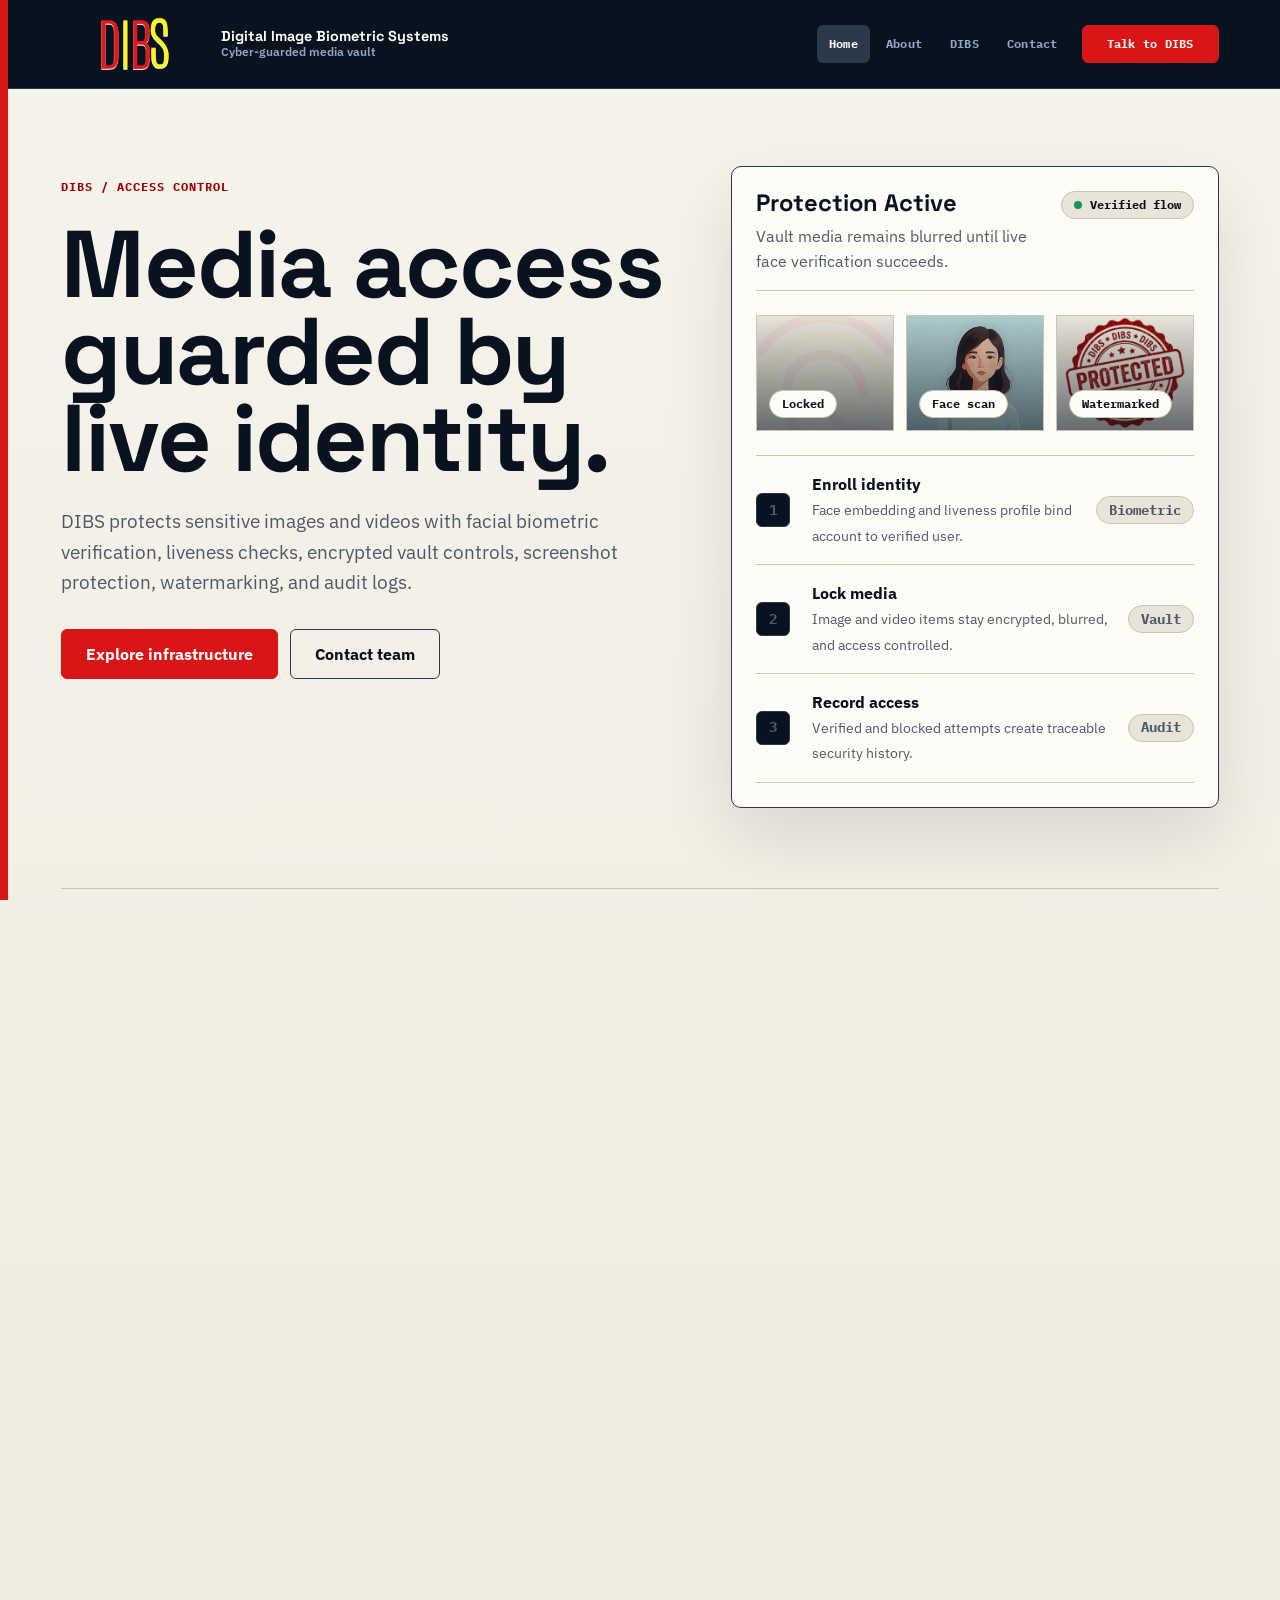
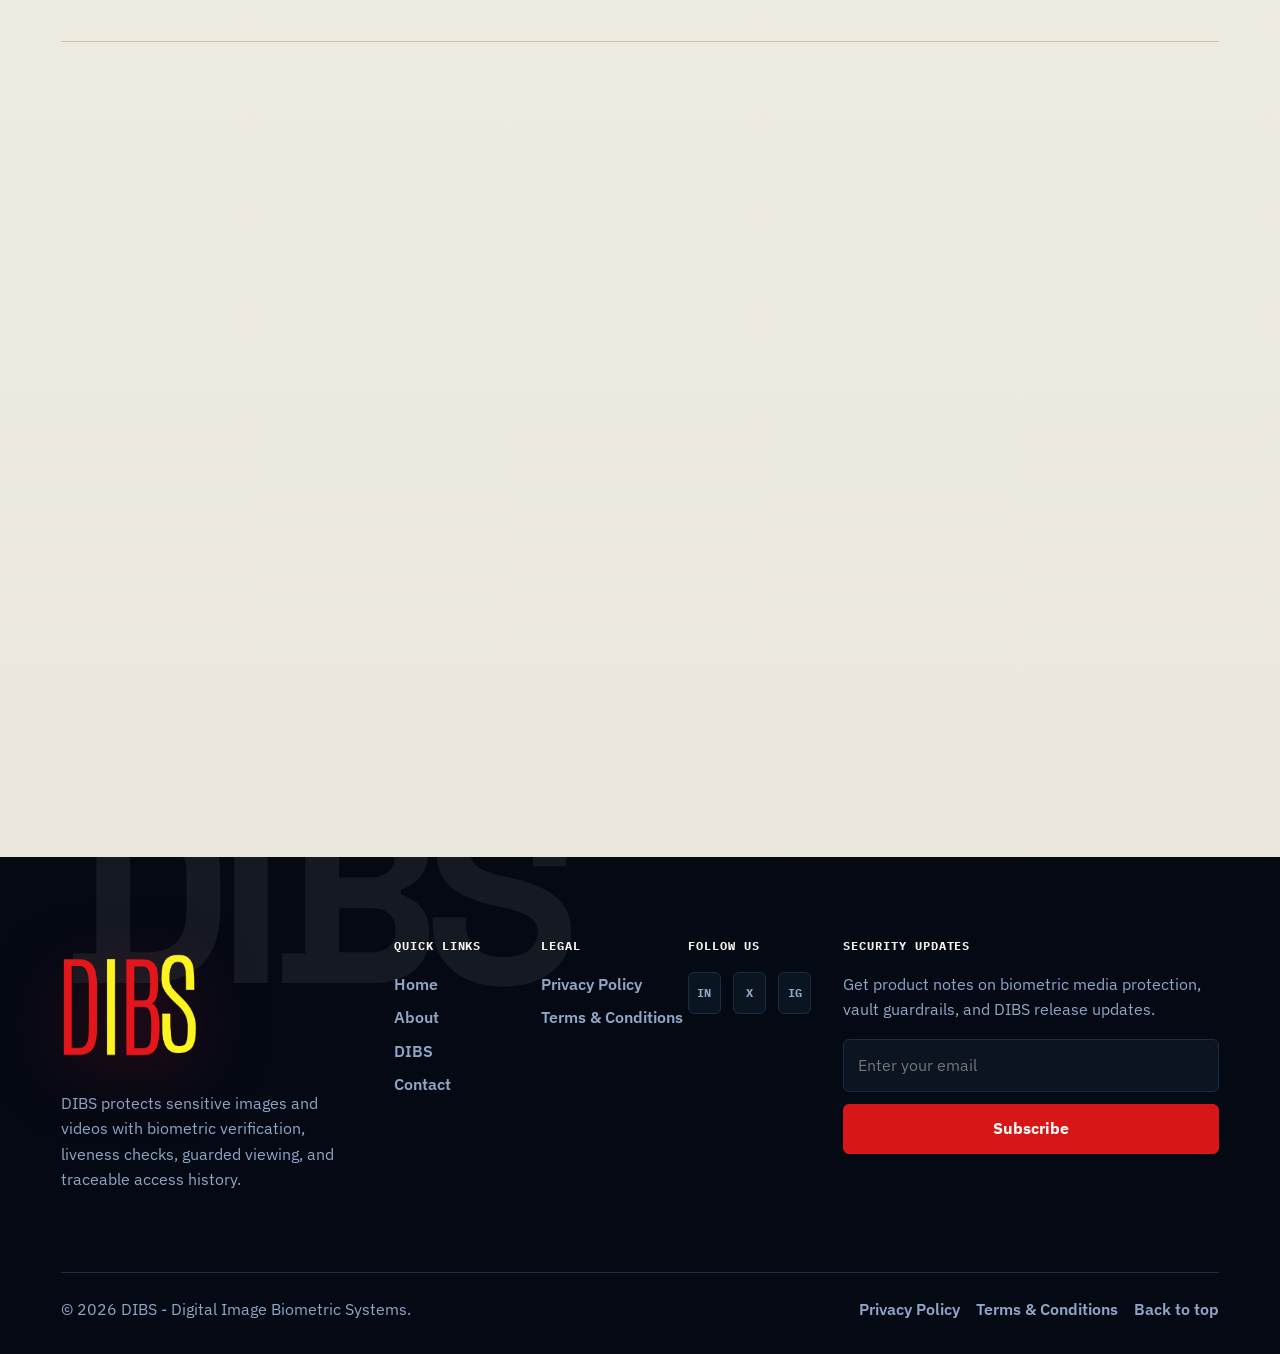
==== index.html @ 32b3b54f "Initial DIBS informative website" ====
<!doctype html>
<html lang="en">
<head>
  <meta charset="utf-8">
  <meta name="viewport" content="width=device-width, initial-scale=1">
  <title>DIBS | Digital Image Biometric Systems</title>
  <meta name="description" content="DIBS is a biometric-secured media protection app for cyber-guarded image and video access.">
  <link rel="icon" href="assets/dibs_logo.png">
  <link rel="stylesheet" href="styles.css?v=14">
</head>
<body id="top">
  <header class="site-header"><div class="nav-shell"><a class="brand" href="index.html" aria-label="DIBS home"><img src="assets/dibs_logo.png" alt="DIBS"><span class="brand-copy"><strong>Digital Image Biometric Systems</strong><small>Cyber-guarded media vault</small></span></a><button class="nav-toggle" type="button" aria-label="Open navigation" aria-expanded="false" data-nav-toggle><span></span></button><nav class="nav-links" aria-label="Primary" data-nav-links><a class="is-active" href="index.html">Home</a><a href="about.html">About</a><a href="dibs.html">DIBS</a><a href="contact.html">Contact</a><a class="nav-cta" href="contact.html">Talk to DIBS</a></nav></div></header>
  <main>
    <section class="hero">
      <div class="hero-copy reveal">
        <h1>Media access guarded by live identity.</h1>
        <p>DIBS protects sensitive images and videos with facial biometric verification, liveness checks, encrypted vault controls, screenshot protection, watermarking, and audit logs.</p>
        <div class="hero-actions">
          <a class="button" href="dibs.html"><span>Explore infrastructure</span></a>
          <a class="button secondary" href="contact.html"><span>Contact team</span></a>
        </div>
      </div>
      <section class="security-panel reveal" aria-labelledby="panel-title">
        <div class="panel-top">
          <div>
            <h2 class="panel-title" id="panel-title">Protection Active</h2>
            <p class="panel-subtitle">Vault media remains blurred until live face verification succeeds.</p>
          </div>
          <span class="status-pill"><span class="status-dot"></span>Verified flow</span>
        </div>
        <div class="vault-preview">
          <div class="vault-tile tile-media tile-splash"><span class="lock-badge">Locked</span></div>
          <div class="vault-tile tile-media tile-face"><span class="lock-badge">Face scan</span></div>
          <div class="vault-tile tile-media tile-watermark"><span class="lock-badge">Watermarked</span></div>
        </div>
        <ol class="pipeline">
          <li class="pipeline-row"><span class="pipeline-icon" aria-hidden="true">1</span><div><strong>Enroll identity</strong><span>Face embedding and liveness profile bind account to verified user.</span></div><span class="badge">Biometric</span></li>
          <li class="pipeline-row"><span class="pipeline-icon" aria-hidden="true">2</span><div><strong>Lock media</strong><span>Image and video items stay encrypted, blurred, and access controlled.</span></div><span class="badge">Vault</span></li>
          <li class="pipeline-row"><span class="pipeline-icon" aria-hidden="true">3</span><div><strong>Record access</strong><span>Verified and blocked attempts create traceable security history.</span></div><span class="badge">Audit</span></li>
        </ol>
      </section>
    </section>

    <section class="section">
      <div class="section-head reveal">
        <h2>Infrastructure built around biometric authorization.</h2>
        <p class="section-lead">DIBS shifts media protection from password-only access toward verified presence, device accountability, and protected viewing.</p>
      </div>
      <div class="infrastructure-map reveal">
        <div class="map-core"><div><strong>DIBS</strong><span>Digital Image Biometric Systems</span></div></div>
        <ul class="map-list">
          <li class="pipeline-row"><span class="pipeline-icon" aria-hidden="true">A</span><div><strong>Secure authentication</strong><span>Registration, login, identity binding, and enrolled biometric profile.</span></div><span class="badge">Account</span></li>
          <li class="pipeline-row"><span class="pipeline-icon" aria-hidden="true">B</span><div><strong>Protected media vault</strong><span>Encrypted files, blurred previews, and verification-gated viewing.</span></div><span class="badge">Storage</span></li>
          <li class="pipeline-row"><span class="pipeline-icon" aria-hidden="true">C</span><div><strong>Viewer guardrails</strong><span>No export controls, screenshot resistance on mobile, and visible watermarking.</span></div><span class="badge">Viewer</span></li>
          <li class="pipeline-row"><span class="pipeline-icon" aria-hidden="true">D</span><div><strong>Audit layer</strong><span>Access attempts, device context, timestamps, and status history.</span></div><span class="badge">Logs</span></li>
        </ul>
      </div>
    </section>

    <section class="section">
      <div class="section-head reveal">
        <h2>Working capabilities for cyber-guarded media.</h2>
        <p class="section-lead">Core features are designed to reduce unauthorized viewing, misuse, manipulation, and untraceable sharing of sensitive content.</p>
      </div>
      <div class="grid-3">
        <article class="feature-card reveal"><h3>Face verification</h3><p>Media only becomes visible after facial biometric verification confirms the authorized user.</p></article>
        <article class="feature-card reveal"><h3>Liveness detection</h3><p>Verification requires live presence signals to make photo or replay spoofing harder.</p></article>
        <article class="feature-card reveal"><h3>Blurred vault</h3><p>Thumbnails remain visually protected until access is granted.</p></article>
        <article class="feature-card reveal"><h3>Protected viewer</h3><p>Sensitive media is viewed inside a guarded app surface with screenshot prevention on supported mobile devices.</p></article>
        <article class="feature-card reveal"><h3>Watermark overlay</h3><p>Viewed content carries a visible DIBS protection marker for deterrence and accountability.</p></article>
        <article class="feature-card reveal"><h3>Access logs</h3><p>Verified and blocked attempts are recorded to support traceability.</p></article>
      </div>
    </section>
  </main>
  <footer class="site-footer">
  <h2 class="sr-only">Footer</h2>
  <div class="footer-watermark" aria-hidden="true">DIBS</div>
  <div class="footer-shell">
    <div class="footer-brand-block">
      <a class="footer-brand" href="index.html" aria-label="DIBS home"><img src="assets/dibs_logo.png" alt="DIBS"></a>
      <p>DIBS protects sensitive images and videos with biometric verification, liveness checks, guarded viewing, and traceable access history.</p>
    </div>
    <div class="footer-nav-block">
      <div>
        <h3>Quick links</h3>
        <nav class="footer-links" aria-label="Footer quick links">
          <a href="index.html">Home</a>
          <a href="about.html">About</a>
          <a href="dibs.html">DIBS</a>
          <a href="contact.html">Contact</a>
        </nav>
      </div>
      <div>
        <h3>Legal</h3>
        <nav class="footer-links" aria-label="Footer legal links">
          <a href="privacy-policy.html">Privacy Policy</a>
          <a href="terms-and-conditions.html">Terms & Conditions</a>
        </nav>
      </div>
      <div>
        <h3>Follow us</h3>
        <nav class="footer-social" aria-label="Social links">
          <a href="contact.html" aria-label="LinkedIn">in</a>
          <a href="contact.html" aria-label="X">x</a>
          <a href="contact.html" aria-label="Instagram">ig</a>
        </nav></div>
    </div>
    <div class="footer-newsletter">
      <h3>Security updates</h3>
      <p>Get product notes on biometric media protection, vault guardrails, and DIBS release updates.</p>
      <form class="footer-form" data-footer-form>
        <label class="sr-only" for="footer-email">Email address</label>
        <input id="footer-email" name="email" type="email" placeholder="Enter your email" required>
        <button type="submit">Subscribe</button>
        <span class="footer-form-status" data-footer-status></span>
      </form>
    </div>
    <div class="footer-bottom">
      <p>© 2026 DIBS - Digital Image Biometric Systems.</p>
      <div class="footer-bottom-links">
        <a href="privacy-policy.html">Privacy Policy</a>
        <a href="terms-and-conditions.html">Terms & Conditions</a>
        <a href="#top">Back to top</a>
      </div>
    </div>
  </div>
</footer>
  <script src="script.js?v=11"></script>
</body>
</html>
---- styles.css ----
/* Hallmark · pre-emit critique: P5 H5 E4 S5 R5 V4
 * macrostructure: Security Dossier · tone: operational, human-edited · anchor hue: DIBS red
 * nav: N2 dark utility band · footer: Ft6 dossier block · contrast: pass (40-41) · mobile: pass (34, 49, 50-57)
 */
@import url('https://fonts.googleapis.com/css2?family=IBM+Plex+Mono:wght@500;600;700&family=IBM+Plex+Sans:wght@400;500;600;700&family=Space+Grotesk:wght@500;600;700&display=swap');
@import url('tokens.css');

* { box-sizing: border-box; }

html {
  scroll-behavior: smooth;
  scroll-padding-top: 96px;
  overflow-x: clip;
}

body {
  margin: 0;
  min-height: 100%;
  overflow-x: clip;
  background: linear-gradient(180deg, var(--color-background), var(--color-surface-muted));
  color: var(--color-ink);
  font-family: var(--font-body);
  line-height: 1.58;
  text-rendering: optimizeLegibility;
}

body::before {
  content: '';
  position: fixed;
  inset: 0 auto 0 0;
  width: 8px;
  background: var(--color-primary);
  pointer-events: none;
  z-index: 60;
}

a { color: inherit; text-decoration: none; }
img { max-width: 100%; display: block; }
button, input, textarea { font: inherit; }

.site-header {
  position: sticky;
  top: 0;
  z-index: 30;
  background: var(--color-ink);
  color: var(--color-surface);
  border-bottom: 1px solid var(--color-border-strong);
}

.nav-shell {
  width: min(var(--page-max), calc(100% - (var(--page-gutter) * 2)));
  min-height: 88px;
  margin-left: var(--page-gutter);
  margin-right: auto;
  display: flex;
  align-items: center;
  justify-content: space-between;
  gap: var(--space-lg);
}

.brand {
  position: relative;
  z-index: 2;
  display: inline-flex;
  align-items: center;
  flex-shrink: 0;
  gap: var(--space-sm);
  min-width: 0;
}

.brand img {
  width: 148px;
  height: 70px;
  object-fit: contain;
  background: transparent;
  border: 0;
  border-radius: 0;
  padding: 0;
  box-shadow: none;
  filter: drop-shadow(0 1px 0 var(--color-surface));
  opacity: 1;
  visibility: visible;
}

.brand-copy {
  display: grid;
  gap: 2px;
  line-height: 1.05;
}

.brand-copy strong {
  font-family: var(--font-display);
  font-size: var(--text-sm);
  font-weight: 700;
  letter-spacing: 0;
  color: var(--color-surface);
  white-space: nowrap;
}

.brand-copy small {
  color: var(--color-footer-muted);
  font-size: var(--text-xs);
  font-weight: 600;
  white-space: nowrap;
}

.nav-toggle {
  display: none;
  width: 44px;
  height: 44px;
  border: 1px solid var(--color-border);
  border-radius: var(--radius-sm);
  background: var(--color-surface);
  color: var(--color-ink);
  cursor: pointer;
}

.nav-toggle span,
.nav-toggle::before,
.nav-toggle::after {
  content: '';
  display: block;
  width: 18px;
  height: 2px;
  margin: 4px auto;
  background: currentColor;
  transition: transform var(--dur-fast) var(--ease-out), opacity var(--dur-fast) var(--ease-out);
}

.nav-links {
  display: flex;
  align-items: center;
  justify-content: flex-end;
  gap: 4px;
}

.nav-links a {
  min-height: 38px;
  display: inline-flex;
  align-items: center;
  justify-content: center;
  padding: 0 var(--space-sm);
  color: var(--color-footer-muted);
  border-radius: var(--radius-sm);
  font-family: var(--font-code);
  font-size: var(--text-xs);
  font-weight: 700;
  letter-spacing: 0.02em;
  line-height: 1;
  white-space: nowrap;
  transition: color var(--dur-fast) var(--ease-out), background-color var(--dur-fast) var(--ease-out), transform var(--dur-fast) var(--ease-out);
}

.nav-links a:hover,
.nav-links a.is-active {
  color: var(--color-surface);
  background: var(--color-border-strong);
}

.nav-links .nav-cta,
.button,
.footer-form button {
  border: 1px solid var(--color-primary);
  background: var(--color-primary);
  color: var(--color-surface);
  box-shadow: none;
}

.nav-links .nav-cta { margin-left: var(--space-xs); padding-inline: var(--space-lg); }

body.is-scrolled .site-header {
  position: fixed;
  inset: 0 0 auto;
  height: 0;
  border: 0;
  background: transparent;
  pointer-events: none;
}

body.is-scrolled .nav-shell {
  width: auto;
  min-height: 0;
  margin: 0;
  position: fixed;
  top: 14px;
  right: var(--page-gutter);
  pointer-events: none;
}

body.is-scrolled .brand,
body.is-scrolled .brand-copy { display: none; }
body.is-scrolled .nav-toggle { display: block; pointer-events: auto; box-shadow: var(--shadow-tight); }
body.is-scrolled .nav-links { display: none; }

body.menu-open { overflow: hidden; }
body.menu-open .site-header { position: fixed; inset: 0; height: 0; z-index: 80; border: 0; background: transparent; pointer-events: none; }
body.menu-open .nav-shell { position: fixed; inset: 0; width: auto; min-height: 0; margin: 0; pointer-events: none; }
body.menu-open .brand { display: none; }
body.menu-open .nav-toggle {
  position: fixed;
  top: clamp(18px, 4vw, 34px);
  right: clamp(18px, 4vw, 42px);
  z-index: 95;
  display: block;
  width: 48px;
  height: 48px;
  background: var(--color-ink);
  border-color: var(--color-ink);
  color: var(--color-surface);
  box-shadow: var(--shadow-panel);
  pointer-events: auto;
}
body.menu-open .nav-toggle span { opacity: 0; }
body.menu-open .nav-toggle::before { transform: translateY(6px) rotate(45deg); }
body.menu-open .nav-toggle::after { transform: translateY(-6px) rotate(-45deg); }
body.menu-open .nav-links {
  position: fixed;
  inset: 0;
  z-index: 90;
  display: grid;
  align-content: center;
  justify-content: start;
  justify-items: start;
  gap: clamp(12px, 2vw, 22px);
  padding: clamp(112px, 15vh, 150px) clamp(24px, 9vw, 150px) clamp(48px, 8vh, 88px);
  background: var(--color-background);
  opacity: 0;
  transform: translateY(-8px);
  animation: menuReveal 260ms var(--ease-out) forwards;
  pointer-events: auto;
}
body.menu-open .nav-links::before {
  content: '';
  position: fixed;
  top: clamp(18px, 4vw, 34px);
  left: clamp(20px, 5vw, 56px);
  width: clamp(82px, 12vw, 132px);
  aspect-ratio: 1.8 / 1;
  background: url('assets/dibs_logo.png') center / contain no-repeat;
  pointer-events: none;
}
body.menu-open .nav-links a {
  width: min(100%, 660px);
  min-height: auto;
  padding: 0;
  justify-content: flex-start;
  border-radius: 0;
  background: transparent;
  color: var(--color-ink);
  font-family: var(--font-display);
  font-size: clamp(2.2rem, 7vw, 5.8rem);
  font-weight: 700;
  line-height: 0.98;
  letter-spacing: 0;
  transform: translateX(-14px);
  opacity: 0;
  animation: menuItemIn 340ms var(--ease-out) forwards;
}
body.menu-open .nav-links a:nth-child(1) { animation-delay: 70ms; }
body.menu-open .nav-links a:nth-child(2) { animation-delay: 110ms; }
body.menu-open .nav-links a:nth-child(3) { animation-delay: 150ms; }
body.menu-open .nav-links a:nth-child(4) { animation-delay: 190ms; }
body.menu-open .nav-links a:nth-child(5) { animation-delay: 230ms; }
body.menu-open .nav-links a:hover,
body.menu-open .nav-links a.is-active { color: var(--color-primary); }
body.menu-open .nav-links .nav-cta {
  width: auto;
  min-height: 52px;
  margin: var(--space-md) 0 0;
  padding: 0 var(--space-xl);
  border-radius: var(--radius-sm);
  background: var(--color-ink);
  color: var(--color-surface);
  font-family: var(--font-body);
  font-size: var(--text-sm);
}

@keyframes menuReveal { to { opacity: 1; transform: translateY(0); } }
@keyframes menuItemIn { to { opacity: 1; transform: translateX(0); } }

main { min-height: calc(100vh - 78px); }

.section,
.hero,
.legal-page,
.contact-page,
.page-heading {
  width: min(var(--page-max), calc(100% - (var(--page-gutter) * 2)));
  margin-left: var(--page-gutter);
  margin-right: auto;
}

.hero {
  padding: clamp(var(--space-2xl), 6vw, var(--space-3xl)) 0 var(--space-3xl);
  display: grid;
  grid-template-columns: minmax(0, 0.92fr) minmax(360px, 0.74fr);
  gap: clamp(var(--space-xl), 5vw, var(--space-3xl));
  align-items: start;
  border-bottom: 1px solid var(--color-border);
}

.hero-copy {
  max-width: 830px;
  padding-top: var(--space-sm);
}

.hero-copy::before,
.page-heading::before,
.section-head::before {
  content: 'DIBS / access control';
  display: block;
  width: fit-content;
  margin-bottom: var(--space-lg);
  color: var(--color-primary-dark);
  font-family: var(--font-code);
  font-size: var(--text-xs);
  font-weight: 700;
  letter-spacing: 0.08em;
  text-transform: uppercase;
}

.hero-copy h1,
.page-heading h1 {
  margin: 0;
  max-width: 12ch;
  color: var(--color-ink);
  font-family: var(--font-display);
  font-size: clamp(3rem, 7.4vw, 7rem);
  font-weight: 700;
  line-height: 0.92;
  letter-spacing: -0.02em;
  overflow-wrap: anywhere;
  min-width: 0;
}

.hero-copy p,
.page-heading p,
.section-lead {
  max-width: 66ch;
  margin: var(--space-lg) 0 0;
  color: var(--color-muted);
  font-size: var(--text-lg);
}

.hero-actions {
  margin-top: var(--space-xl);
  display: flex;
  flex-wrap: wrap;
  align-items: center;
  gap: var(--space-sm);
}

.button {
  min-height: 50px;
  display: inline-flex;
  align-items: center;
  justify-content: center;
  gap: var(--space-xs);
  padding: 0 var(--space-lg);
  border-radius: var(--radius-sm);
  font-weight: 700;
  line-height: 1;
  white-space: nowrap;
  cursor: pointer;
  transition: background-color var(--dur-fast) var(--ease-out), color var(--dur-fast) var(--ease-out), transform var(--dur-fast) var(--ease-out);
}

.button.secondary {
  background: transparent;
  color: var(--color-ink);
  border-color: var(--color-border-strong);
}

.button:hover,
.footer-form button:hover,
.nav-links .nav-cta:hover { background: var(--color-primary-dark); color: var(--color-surface); }
.button:active,
.nav-links a:active,
.footer-form button:active { transform: translateY(1px); }
.button[disabled],
.footer-form button[disabled] { opacity: 0.55; cursor: not-allowed; }

.security-panel,
.contact-form,
.legal-content {
  border: 1px solid var(--color-border-strong);
  border-radius: var(--radius-md);
  background: var(--color-surface);
  box-shadow: var(--shadow-panel);
}

.security-panel { padding: var(--space-lg); }
.panel-top {
  display: grid;
  grid-template-columns: minmax(0, 1fr) auto;
  gap: var(--space-md);
  align-items: start;
  padding-bottom: var(--space-md);
  border-bottom: 1px solid var(--color-border);
}
.panel-title { margin: 0; font-family: var(--font-display); font-size: var(--text-xl); line-height: 1.05; }
.panel-subtitle { margin: var(--space-xs) 0 0; color: var(--color-muted); }
.status-pill,
.badge,
.lock-badge {
  display: inline-flex;
  align-items: center;
  width: fit-content;
  min-height: 28px;
  padding: 0 var(--space-sm);
  border: 1px solid var(--color-border);
  border-radius: var(--radius-round);
  background: var(--color-surface-muted);
  color: var(--color-ink);
  font-family: var(--font-code);
  font-size: var(--text-xs);
  font-weight: 700;
  line-height: 1;
  white-space: nowrap;
}
.status-dot { width: 8px; height: 8px; margin-right: 8px; border-radius: var(--radius-round); background: var(--color-success); }

.vault-preview {
  display: grid;
  grid-template-columns: repeat(3, minmax(0, 1fr));
  gap: var(--space-sm);
  margin-top: var(--space-lg);
}
.vault-tile {
  min-height: 116px;
  position: relative;
  display: flex;
  align-items: flex-end;
  padding: var(--space-sm);
  border: 1px solid var(--color-border);
  background-color: var(--color-surface-muted);
  background-size: cover;
  background-position: center;
  overflow: clip;
}
.tile-splash { background-image: url('assets/splash_overlay.png'); }
.tile-face { background-image: url('assets/face.png'); }
.tile-watermark { background-image: url('assets/watermark.png'); }
.vault-tile::after {
  content: '';
  position: absolute;
  inset: 0;
  background: linear-gradient(180deg, transparent, color-mix(in oklch, var(--color-ink) 58%, transparent));
}
.lock-badge { position: relative; z-index: 1; background: var(--color-surface); }

.pipeline,
.map-list {
  display: grid;
  gap: 0;
  margin: var(--space-lg) 0 0;
  padding: 0;
  list-style: none;
  border-top: 1px solid var(--color-border);
}
.pipeline-row {
  display: grid;
  grid-template-columns: 44px minmax(0, 1fr) auto;
  gap: var(--space-sm);
  align-items: center;
  padding: var(--space-md) 0;
  border-bottom: 1px solid var(--color-border);
}
.pipeline-icon {
  width: 34px;
  height: 34px;
  display: grid;
  place-items: center;
  border: 1px solid var(--color-border-strong);
  border-radius: var(--radius-sm);
  background: var(--color-ink);
  color: var(--color-surface);
  font-family: var(--font-code);
  font-size: var(--text-xs);
  font-weight: 700;
}
.pipeline-row strong,
.feature-card strong,
.capability strong,
.timeline-step strong { display: block; color: var(--color-ink); }
.pipeline-row span,
.feature-card span,
.capability span,
.timeline-step span { color: var(--color-muted); font-size: var(--text-sm); }

.section { padding: var(--space-3xl) 0; }
.section + .section { border-top: 1px solid var(--color-border); }
.section-head {
  display: grid;
  grid-template-columns: minmax(0, 0.86fr) minmax(260px, 0.54fr);
  gap: var(--space-xl);
  align-items: end;
  margin-bottom: var(--space-xl);
}
.section-head::before { grid-column: 1 / -1; margin-bottom: calc(var(--space-sm) * -1); }
.section-head h2 {
  margin: 0;
  color: var(--color-ink);
  font-family: var(--font-display);
  font-size: clamp(2rem, 4.3vw, 4.4rem);
  font-weight: 700;
  line-height: 0.98;
  letter-spacing: -0.018em;
  overflow-wrap: anywhere;
  min-width: 0;
}

.grid-3,
.grid-2,
.grid-1,
.capability-grid {
  display: grid;
  gap: var(--space-md);
}
.grid-3 { grid-template-columns: repeat(3, minmax(0, 1fr)); }
.grid-2 { grid-template-columns: repeat(2, minmax(0, 1fr)); }
.grid-1 { grid-template-columns: minmax(0, 1fr); }
.capability-grid { grid-template-columns: repeat(4, minmax(0, 1fr)); }

.feature-card,
.capability,
.contact-card {
  min-height: 180px;
  padding: var(--space-lg);
  border: 1px solid var(--color-border);
  background: color-mix(in oklch, var(--color-surface) 82%, transparent);
}
.feature-card h3,
.contact-card h3,
.capability h3 {
  margin: 0 0 var(--space-md);
  color: var(--color-ink);
  font-family: var(--font-display);
  font-size: var(--text-xl);
  line-height: 1.08;
}
.feature-card h3::before,
.capability h3::before,
.contact-card h3::before {
  content: '';
  display: block;
  width: 34px;
  height: 3px;
  margin-bottom: var(--space-md);
  background: var(--color-primary);
}
.feature-card p,
.contact-card p,
.capability p { margin: 0; color: var(--color-muted); }

.infrastructure-map {
  display: grid;
  grid-template-columns: minmax(0, 0.72fr) minmax(0, 1.28fr);
  gap: var(--space-xl);
  align-items: stretch;
}
.map-core {
  min-height: 360px;
  display: grid;
  align-items: end;
  border: 1px solid var(--color-border-strong);
  background: var(--color-ink);
  color: var(--color-surface);
  padding: var(--space-xl);
}
.map-core strong {
  display: block;
  font-family: var(--font-display);
  font-size: clamp(3rem, 7vw, 6.5rem);
  line-height: 0.86;
  letter-spacing: -0.04em;
}
.map-core span { color: var(--color-footer-muted); font-family: var(--font-code); font-size: var(--text-sm); }

.page-heading {
  padding: var(--space-3xl) 0 var(--space-2xl);
  border-bottom: 1px solid var(--color-border);
}
.page-heading h1 { max-width: 13ch; }
.about-heading {
  display: grid;
  grid-template-columns: minmax(0, 0.78fr) minmax(240px, 0.42fr);
  gap: var(--space-xl);
  align-items: center;
}

.about-heading::before {
  grid-column: 1 / -1;
}

.about-logo-mark {
  position: relative;
  margin: 0;
  justify-self: end;
  width: min(34vw, 390px);
  min-height: 300px;
  display: grid;
  place-items: center;
  padding: var(--space-xl);
  border: 1px solid var(--color-border-strong);
  background:
    linear-gradient(135deg, var(--color-ink), var(--color-ink-soft));
  box-shadow: var(--shadow-panel);
  overflow: hidden;
}

.about-logo-mark::before {
  content: '';
  position: absolute;
  inset: var(--space-md);
  border: 1px solid color-mix(in oklch, var(--color-surface) 18%, transparent);
  pointer-events: none;
}

.about-logo-mark::after {
  content: 'Digital Image Biometric Systems';
  position: absolute;
  left: var(--space-lg);
  right: var(--space-lg);
  bottom: var(--space-lg);
  color: var(--color-footer-muted);
  font-family: var(--font-code);
  font-size: var(--text-xs);
  font-weight: 700;
  letter-spacing: 0.08em;
  text-transform: uppercase;
}

.about-logo-mark img {
  position: relative;
  z-index: 1;
  width: min(82%, 270px);
  height: auto;
  object-fit: contain;
  filter: drop-shadow(0 2px 0 var(--color-surface)) drop-shadow(var(--shadow-logo-mark));
}

.definition-strip {
  display: grid;
  grid-template-columns: repeat(4, minmax(0, 1fr));
  gap: 0;
  border: 1px solid var(--color-border-strong);
  background: var(--color-border-strong);
}
.definition-strip > div { background: var(--color-surface); padding: var(--space-lg); }
.definition-strip dt { color: var(--color-ink); font-family: var(--font-display); font-size: var(--text-xl); font-weight: 700; line-height: 1.05; }
.definition-strip dd { margin: var(--space-sm) 0 0; color: var(--color-muted); }
.definition-strip b { display: block; color: var(--color-primary); font-family: var(--font-code); font-size: var(--text-3xl); line-height: 1; }

.timeline {
  display: grid;
  gap: 0;
  counter-reset: step;
  border-top: 1px solid var(--color-border-strong);
}
.timeline-step {
  counter-increment: step;
  display: grid;
  grid-template-columns: 92px minmax(0, 1fr);
  gap: var(--space-lg);
  padding: var(--space-xl) 0;
  border-bottom: 1px solid var(--color-border);
}
.timeline-step::before {
  content: counter(step, decimal-leading-zero);
  color: var(--color-primary);
  font-family: var(--font-code);
  font-size: var(--text-sm);
  font-weight: 700;
}
.timeline-step h3 { margin: 0 0 var(--space-xs); font-family: var(--font-display); font-size: var(--text-2xl); line-height: 1.08; }
.timeline-step p { margin: 0; color: var(--color-muted); max-width: 68ch; }

.contact-page {
  padding: var(--space-3xl) 0;
  display: grid;
  grid-template-columns: minmax(0, 0.82fr) minmax(320px, 1.08fr);
  gap: var(--space-xl);
  align-items: start;
}
.contact-page .page-heading { width: auto; margin: 0; padding: 0 0 var(--space-xl); border: 0; }
.contact-page .page-heading h1 { font-size: clamp(2.8rem, 6vw, 5.6rem); }
.contact-page h2 { margin: 0 0 var(--space-md); font-family: var(--font-display); font-size: var(--text-2xl); line-height: 1.08; }
.contact-form { padding: var(--space-lg); }
.contact-form h2 { margin-bottom: var(--space-lg); }
.form-grid { display: grid; grid-template-columns: repeat(2, minmax(0, 1fr)); gap: var(--space-md); }
.form-field { display: grid; gap: 8px; margin-bottom: var(--space-md); }
.form-field.full { grid-column: 1 / -1; }
.form-field label { color: var(--color-ink); font-weight: 700; }
.form-field input,
.form-field textarea,
.footer-form input {
  width: 100%;
  min-height: 50px;
  border: 1px solid var(--color-border);
  border-radius: var(--radius-sm);
  background: var(--color-background);
  color: var(--color-ink);
  padding: 13px 14px;
  outline: 2px solid transparent;
  outline-offset: 1px;
}
.form-field textarea { min-height: 150px; resize: vertical; }
.form-note { color: var(--color-muted); font-size: var(--text-sm); margin: var(--space-sm) 0 0; }
.form-status { min-height: 24px; color: var(--color-success-dark); font-weight: 700; }

.legal-page { padding: var(--space-3xl) 0; }
.legal-content { max-width: 920px; margin: 0; padding: var(--space-xl); }
.legal-content h1 { margin: 0 0 var(--space-sm); font-family: var(--font-display); font-size: clamp(2.4rem, 5vw, 4.8rem); line-height: 0.98; overflow-wrap: anywhere; }
.legal-content h2 { margin: var(--space-xl) 0 var(--space-sm); color: var(--color-ink); font-family: var(--font-display); font-size: var(--text-2xl); line-height: 1.1; }
.legal-content h3 { margin: var(--space-lg) 0 var(--space-xs); color: var(--color-ink); font-size: var(--text-lg); font-weight: 700; line-height: 1.25; }
.legal-content p,
.legal-content li { color: var(--color-muted); }
.legal-content ul { padding-left: var(--space-lg); }
.last-updated { color: var(--color-muted); font-weight: 700; }

.sr-only { position: absolute; width: 1px; height: 1px; padding: 0; margin: -1px; overflow: hidden; clip: rect(0, 0, 0, 0); white-space: nowrap; border: 0; }

.site-footer {
  position: relative;
  overflow: clip;
  margin-top: var(--space-3xl);
  background: var(--color-footer-bg);
  color: var(--color-footer-ink);
}
.footer-watermark {
  position: absolute;
  left: var(--page-gutter);
  top: -0.35em;
  color: color-mix(in oklch, var(--color-footer-ink) 7%, transparent);
  font-family: var(--font-display);
  font-size: clamp(6rem, 20vw, 18rem);
  font-weight: 700;
  line-height: 1;
  letter-spacing: -0.06em;
}
.footer-shell {
  position: relative;
  width: min(var(--page-max), calc(100% - (var(--page-gutter) * 2)));
  margin-left: var(--page-gutter);
  margin-right: auto;
  padding: var(--space-3xl) 0 var(--space-xl);
  display: grid;
  grid-template-columns: minmax(260px, 0.72fr) minmax(320px, 1fr) minmax(300px, 0.9fr);
  gap: var(--space-xl);
}
.footer-brand img { width: 138px; height: auto; filter: drop-shadow(0 16px 36px var(--color-footer-glow)); }
.footer-brand-block p,
.footer-newsletter p { max-width: 52ch; color: var(--color-footer-muted); }
.footer-nav-block { display: grid; grid-template-columns: repeat(3, minmax(0, 1fr)); gap: var(--space-lg); }
.footer-nav-block h3,
.footer-newsletter h3 { margin: 0 0 var(--space-md); font-family: var(--font-code); font-size: var(--text-xs); color: var(--color-footer-ink); letter-spacing: 0.08em; text-transform: uppercase; }
.footer-links { display: grid; gap: var(--space-xs); }
.footer-links a,
.footer-bottom-links a { color: var(--color-footer-muted); font-weight: 600; white-space: nowrap; }
.footer-links a:hover,
.footer-bottom-links a:hover { color: var(--color-footer-ink); }
.footer-social { display: flex; gap: var(--space-sm); }
.footer-social a { width: 42px; height: 42px; display: inline-flex; align-items: center; justify-content: center; border: 1px solid var(--color-footer-rule); border-radius: var(--radius-sm); background: var(--color-footer-panel); color: var(--color-footer-muted); font-family: var(--font-code); font-size: var(--text-xs); font-weight: 700; text-transform: uppercase; }
.footer-form { display: grid; gap: var(--space-sm); }
.footer-form input { background: var(--color-footer-panel); color: var(--color-footer-ink); border-color: var(--color-footer-rule); }
.footer-form button { min-height: 50px; border-radius: var(--radius-sm); font-weight: 700; cursor: pointer; }
.footer-form-status { min-height: 22px; color: var(--color-footer-muted); font-size: var(--text-sm); }
.footer-bottom { grid-column: 1 / -1; margin-top: var(--space-xl); padding-top: var(--space-lg); border-top: 1px solid var(--color-footer-rule); display: flex; align-items: center; justify-content: space-between; gap: var(--space-md); }
.footer-bottom p { margin: 0; color: var(--color-footer-muted); }
.footer-bottom-links { display: flex; align-items: center; gap: var(--space-md); flex-wrap: wrap; }

.nav-links a:focus-visible,
.button:focus-visible,
.form-field input:focus-visible,
.form-field textarea:focus-visible,
.footer-form input:focus-visible,
.footer-form button:focus-visible,
.footer-links a:focus-visible,
.footer-social a:focus-visible,
.footer-bottom-links a:focus-visible,
.nav-toggle:focus-visible {
  outline: 3px solid var(--color-focus);
  outline-offset: 3px;
}

.reveal { opacity: 0; transform: translateY(14px); transition: opacity 520ms var(--ease-out), transform 520ms var(--ease-out); }
.reveal.is-visible { opacity: 1; transform: translateY(0); }

@media (max-width: 1100px) {
  .hero,
  .infrastructure-map,
  .contact-page,
  .footer-shell { grid-template-columns: 1fr; }
  .grid-3,
  .capability-grid { grid-template-columns: repeat(2, minmax(0, 1fr)); }
  .security-panel { max-width: 760px; }
}

@media (max-width: 900px) {
  body::before { width: 5px; }
  .brand-copy { display: none; }
  .brand img { width: 124px; height: 58px; padding: 0; }
  .nav-toggle { display: block; }
  .nav-links {
    position: absolute;
    left: 16px;
    right: 16px;
    top: 78px;
    display: none;
    padding: var(--space-sm);
    border: 1px solid var(--color-border-strong);
    border-radius: var(--radius-sm);
    background: var(--color-ink);
    box-shadow: var(--shadow-panel);
  }
  .nav-links.is-open { display: grid; }
  .nav-links a { width: 100%; justify-content: flex-start; }
  .nav-links .nav-cta { margin-left: 0; justify-content: center; }
  .about-heading,
    .section-head,
  .definition-strip,
  .grid-2,
  .form-grid,
  .footer-nav-block { grid-template-columns: 1fr; }
  .hero { padding-top: var(--space-2xl); }
  .vault-preview { grid-template-columns: 1fr; }
  .pipeline-row { grid-template-columns: 40px minmax(0, 1fr); }
  .pipeline-row .badge { grid-column: 2; justify-self: start; }
  .timeline-step { grid-template-columns: 1fr; gap: var(--space-sm); }
  .footer-bottom { display: grid; justify-content: start; }
  .footer-bottom-links { justify-content: flex-start; gap: var(--space-sm); }
}

@media (max-width: 720px) {
  .grid-3,
  .capability-grid { grid-template-columns: 1fr; }
  .hero-copy h1,
  .page-heading h1 { font-size: clamp(2.6rem, 17vw, 4.5rem); }
  .about-logo-mark { justify-self: start; width: min(72vw, 300px); min-height: 240px; padding: var(--space-lg); }
  .feature-card,
  .capability,
  .contact-card { min-height: auto; }
}

@media (max-width: 375px) {
  .section,
  .hero,
  .legal-page,
  .contact-page,
  .page-heading { width: calc(100% - 24px); margin-left: 12px; }
  .about-logo-mark { width: min(78vw, 250px); min-height: 210px; }
  .button { width: 100%; justify-content: center; }
}

@media (prefers-reduced-motion: reduce) {
  *, *::before, *::after {
    animation-duration: 0.01ms !important;
    animation-iteration-count: 1 !important;
    scroll-behavior: auto !important;
    transition-duration: 120ms !important;
  }
  .reveal { transform: none; }
}
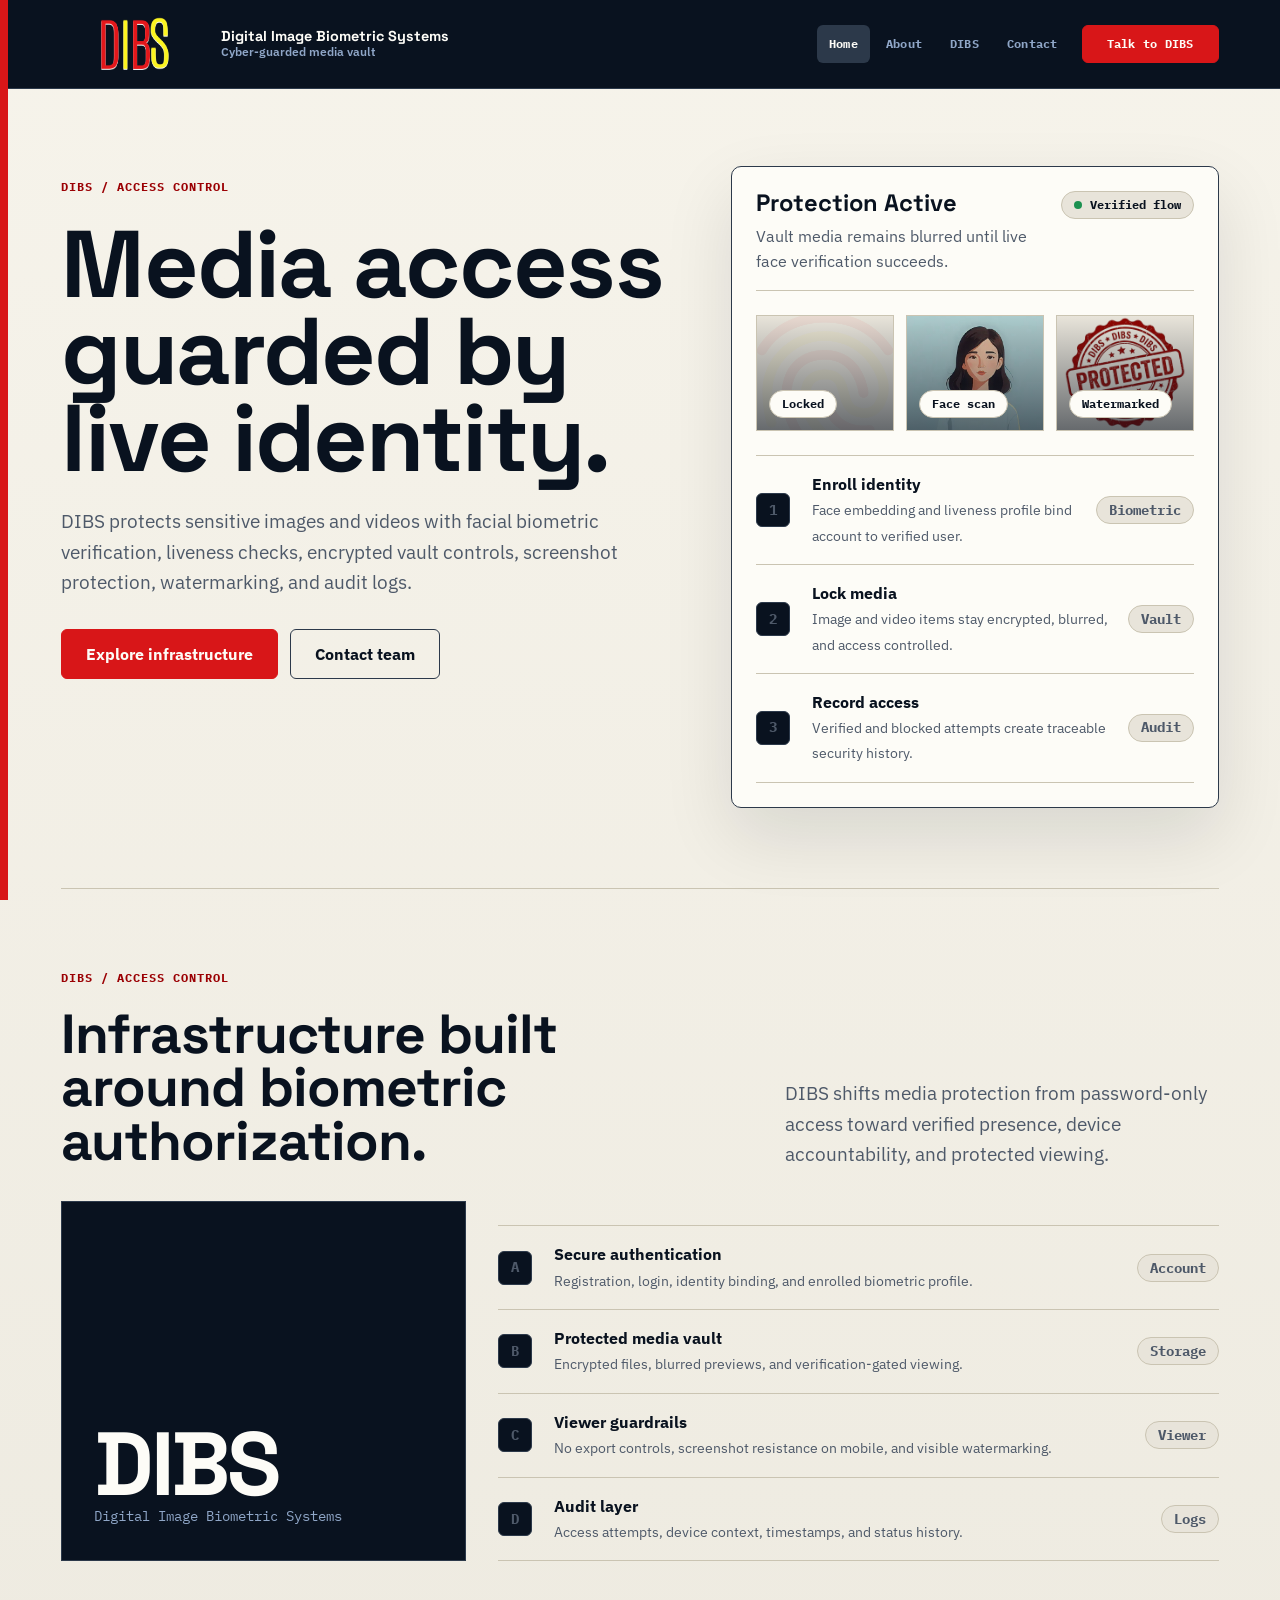
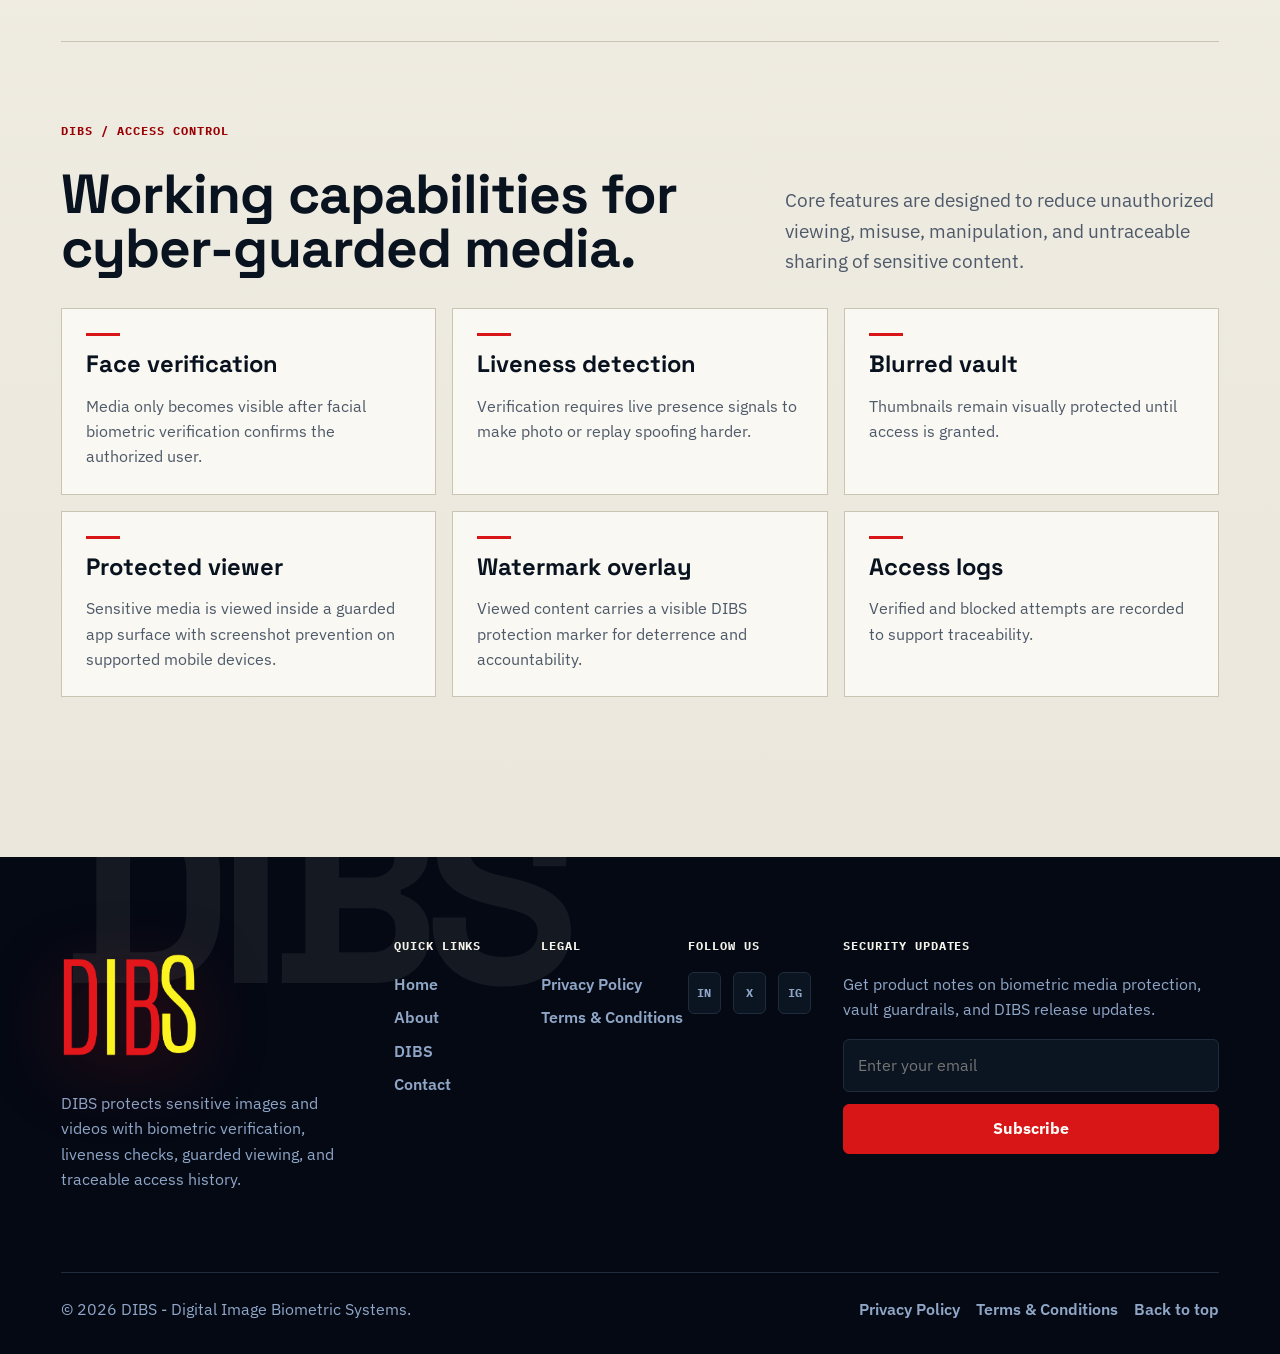
==== commit bdb60b00: "Fix DIBS timeline text layout" ====
--- a/index.html
+++ b/index.html
@@ -6,7 +6,7 @@
   <title>DIBS | Digital Image Biometric Systems</title>
   <meta name="description" content="DIBS is a biometric-secured media protection app for cyber-guarded image and video access.">
   <link rel="icon" href="assets/dibs_logo.png">
-  <link rel="stylesheet" href="styles.css?v=14">
+  <link rel="stylesheet" href="styles.css?v=15">
 </head>
 <body id="top">
   <header class="site-header"><div class="nav-shell"><a class="brand" href="index.html" aria-label="DIBS home"><img src="assets/dibs_logo.png" alt="DIBS"><span class="brand-copy"><strong>Digital Image Biometric Systems</strong><small>Cyber-guarded media vault</small></span></a><button class="nav-toggle" type="button" aria-label="Open navigation" aria-expanded="false" data-nav-toggle><span></span></button><nav class="nav-links" aria-label="Primary" data-nav-links><a class="is-active" href="index.html">Home</a><a href="about.html">About</a><a href="dibs.html">DIBS</a><a href="contact.html">Contact</a><a class="nav-cta" href="contact.html">Talk to DIBS</a></nav></div></header>
--- a/styles.css
+++ b/styles.css
@@ -673,8 +673,8 @@
   font-size: var(--text-sm);
   font-weight: 700;
 }
-.timeline-step h3 { margin: 0 0 var(--space-xs); font-family: var(--font-display); font-size: var(--text-2xl); line-height: 1.08; }
-.timeline-step p { margin: 0; color: var(--color-muted); max-width: 68ch; }
+.timeline-step h3 { grid-column: 2; margin: 0 0 var(--space-xs); font-family: var(--font-display); font-size: var(--text-2xl); line-height: 1.08; }
+.timeline-step p { grid-column: 2; margin: 0; color: var(--color-muted); max-width: 68ch; }
 
 .contact-page {
   padding: var(--space-3xl) 0;
@@ -828,6 +828,8 @@
   .pipeline-row { grid-template-columns: 40px minmax(0, 1fr); }
   .pipeline-row .badge { grid-column: 2; justify-self: start; }
   .timeline-step { grid-template-columns: 1fr; gap: var(--space-sm); }
+  .timeline-step h3,
+  .timeline-step p { grid-column: 1; }
   .footer-bottom { display: grid; justify-content: start; }
   .footer-bottom-links { justify-content: flex-start; gap: var(--space-sm); }
 }
